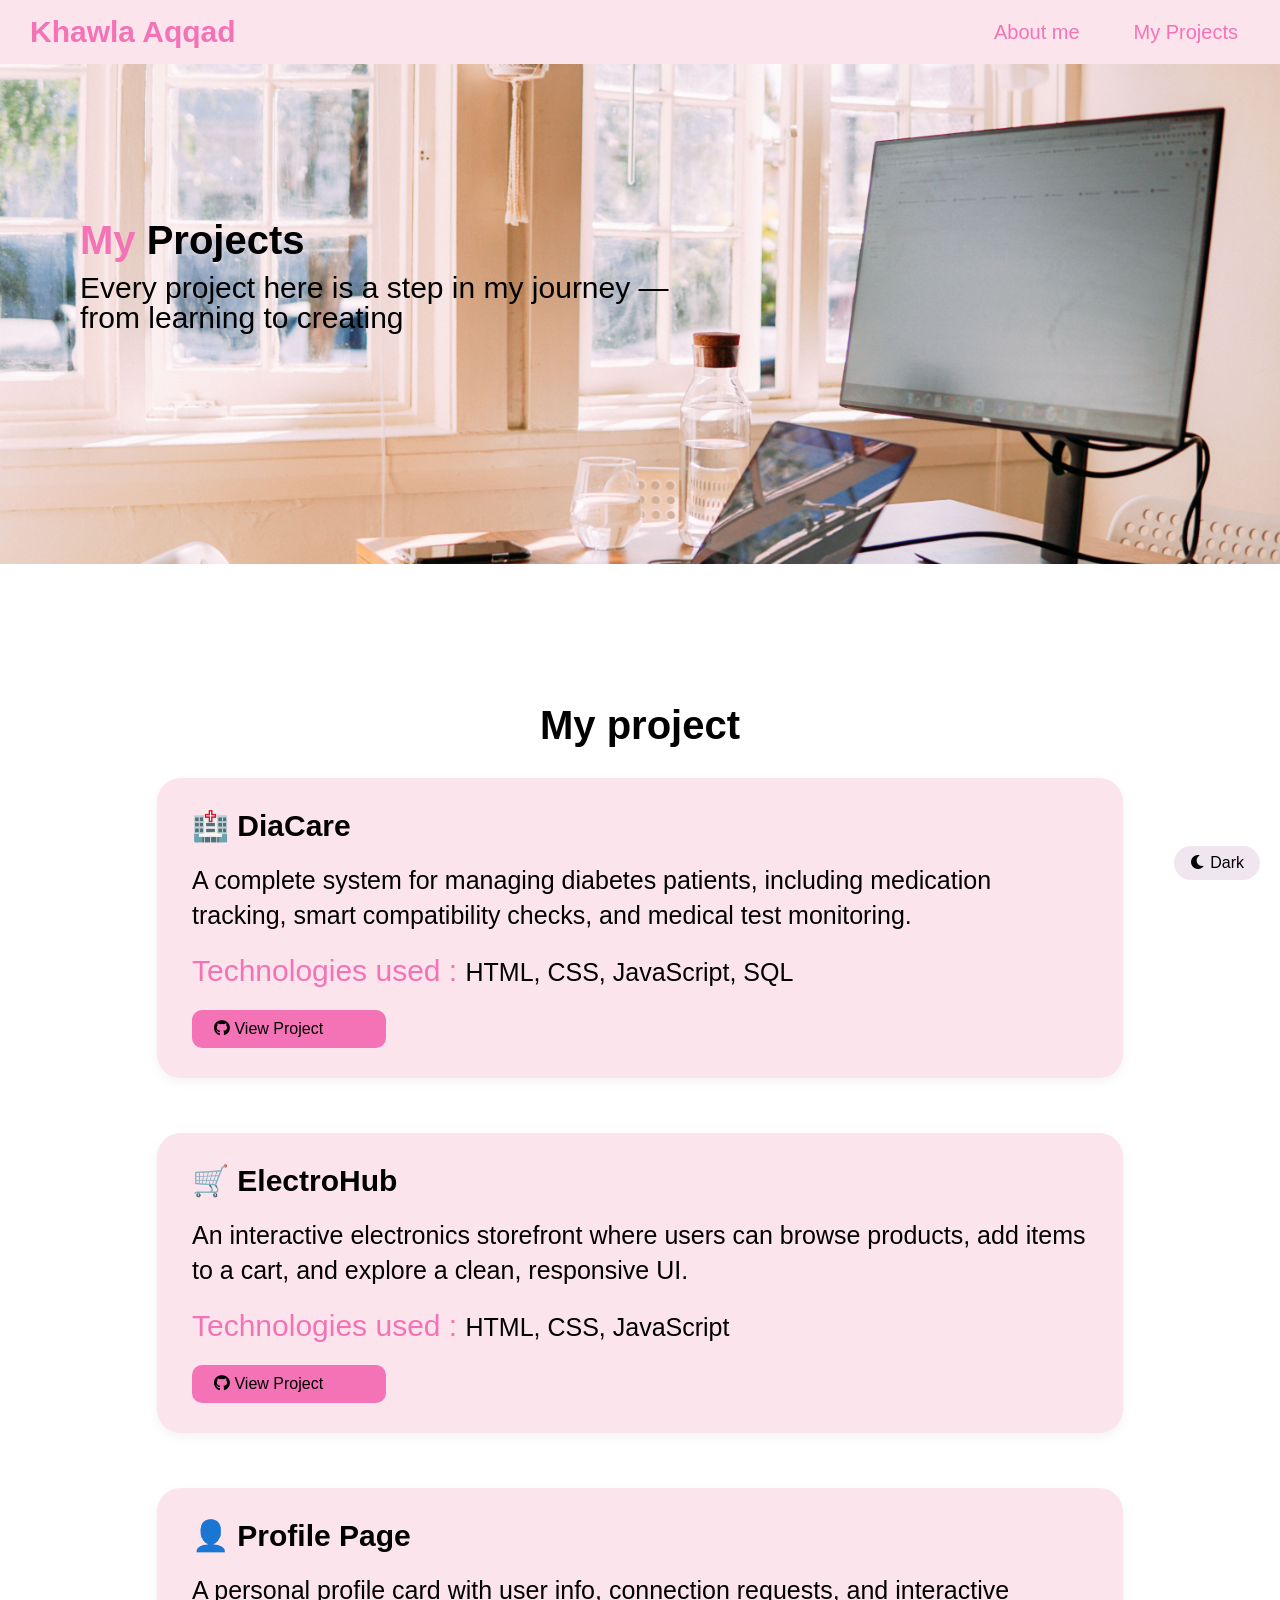
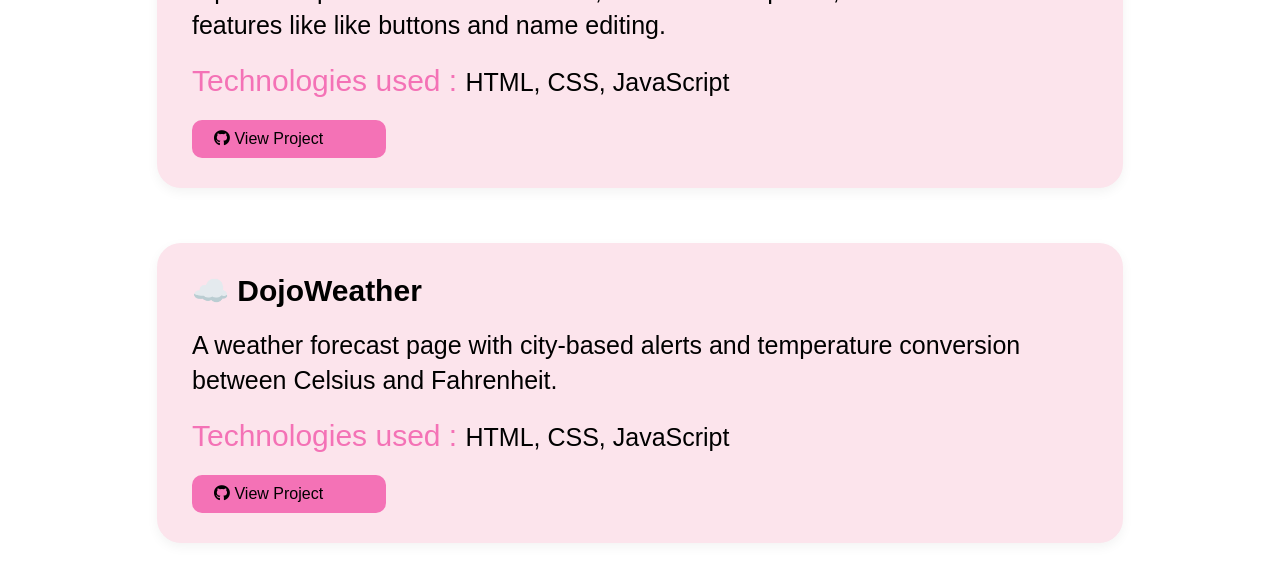
==== projects.html @ 2be5803a "portfolios" ====
<!DOCTYPE html>
<html lang="en">
<head>
    <meta charset="UTF-8">
    <meta name="viewport" content="width=device-width, initial-scale=1.0">
    <title>Khawla Aqqad | Portfolios</title>
    <link rel="stylesheet" href="style.css">
    <link rel="stylesheet" href="https://cdnjs.cloudflare.com/ajax/libs/font-awesome/6.0.0-beta3/css/all.min.css" />
</head>
<body>
    
<!-- Switch button -->
    <div class="theme-toggle">
        <button id="themeBtn" onclick="toggleTheme()">
            <i class="fas fa-moon"></i> Dark
        </button>
    </div>

<!-- Top bar -->
    <nav class="navbar">
        <div class="logo">
            <h3>Khawla Aqqad</h3>
        </div>
        <ul class="nav-links">
            <li><a href="index.html">About me</a></li>
            <li><a href="projects.html" class="active">My Projects</a></li>
        </ul>
    </nav>

    <div>
        <img id="profileImg" class="project-photo" src="./static/pexels-elletakesphotos-5155218.jpg" alt="project-photo">
        <div class="project-par" >
            <h1><span> My </span> Projects</h1>
            <p>Every project here is a step in my journey — from learning to creating</p>
        </div>
    </div>

    <div class="container">
        <h2>My project</h2>

        <!-- project 1  -->
        <div class="project-card">
            <h3>🏥 DiaCare</h3>
            <p>A complete system for managing diabetes patients, including medication tracking, smart compatibility checks, and medical test monitoring.</p>
            <p><span>Technologies used : </span> HTML, CSS, JavaScript, SQL</p>
            <a class="project-btn" href="https://github.com/khawlaaqqad-png/DiaCare" target="_blank"><i class="fab fa-github"></i> View Project</a>
        </div>

        <!--  project 2 -->
        <div class="project-card">
            <h3>🛒 ElectroHub</h3>
            <p>An interactive electronics storefront where users can browse products, add items to a cart, and explore a clean, responsive UI.</p>
            <p><span>Technologies used : </span> HTML, CSS, JavaScript</p>
            <a class="project-btn" href="https://github.com/khawlaaqqad-png/ElectroHub-" target="_blank"> <i class="fab fa-github"></i> View Project</a>
        </div>


        <!-- project 3 -->
        <div class="project-card">
            <h3>👤 Profile Page</h3>
            <p>A personal profile card with user info, connection requests, and interactive features like like buttons and name editing.</p>
            <p><span>Technologies used : </span> HTML, CSS, JavaScript</p>
            <a class="project-btn" href="https://github.com/khawlaaqqad-png/Profile-Page" target="_blank"><i class="fab fa-github"></i> View Project</a>
        </div>

        <!-- project 4 -->
        <div class="project-card">
            <h3>☁️ DojoWeather</h3>
            <p>A weather forecast page with city-based alerts and temperature conversion between Celsius and Fahrenheit.</p>
            <p><span>Technologies used : </span> HTML, CSS, JavaScript</p>
            <a class="project-btn" href="https://github.com/khawlaaqqad-png/DojoWeather" target="_blank"><i class="fab fa-github"></i> View Project</a>
        </div>

    </div>

    <script src="main.js"></script>
</body>
</html>
---- style.css ----
* {
    padding: 0;
    margin: 0;
    font-family: 'Segoe UI', Tahoma, Geneva, Verdana, sans-serif;
}

/* ===== DARK MODE ===== */
body.dark-mode {
    background-color: #121212;
    color: #e0e0e0;
}

body.dark-mode .navbar {
    background-color: #1e1e2f;
    border-bottom: 2px solid #f472b6;
}

body.dark-mode .navbar h3,
body.dark-mode .nav-links a {
    color: #f472b6;
}

body.dark-mode .nav-links a:hover {
    background-color: #f472b6;
    color: #121212;
}

body.dark-mode .about-text span,
body.dark-mode .project-par span {
    color: #f472b6;
}

body.dark-mode .about-text button {
    background-color: #f472b6;
    color: #121212;
}

body.dark-mode .about-text button:hover {
    background-color: #d6336c;
    color: white;
}

body.dark-mode .project-card {
    background-color: #1e1e2f;
    color: #e0e0e0;
    border: 1px solid #f472b6;
}

body.dark-mode .project-card span {
    color: #f472b6;
}

body.dark-mode .project-btn {
    background-color: #f472b6;
    color: #121212;
}

body.dark-mode .project-btn:hover {
    background-color: #d6336c;
    color: white;
}

body.dark-mode .social-btn {
    background-color: #1e1e2f;
    color: #f472b6;
    border: 1px solid #f472b6;
}

body.dark-mode .social-btn:hover {
    background-color: #f472b6;
    color: #121212;
}

body.dark-mode .skills h2,
body.dark-mode .skills h4 {
    border-color: #f472b6;
    color: #e0e0e0;
}

body.dark-mode .theme-toggle button {
    background-color: #1e1e2f;
    color: #f472b6;
    border: 1px solid #f472b6;
}

body.dark-mode .myphoto {
    border-color: #f472b6;
}



/* ===== Mode Switch Button ===== */
.theme-toggle {
    position: fixed;
    bottom: 20px;
    right: 20px;
}

.theme-toggle button {
    background-color: #f0e6ef;
    border: none;
    padding: 8px 16px;
    border-radius: 30px;
    font-size: 16px;
}


/* ===== navar ===== */
.navbar {
    display: flex;
    justify-content: space-between;
    align-items: center;
    background-color: #fce4ec;
    padding: 15px 30px;
}

.navbar h3 {
    font-size: 30px;
    color: #f472b6;
}

.nav-links {
    list-style: none;
    display: flex;
    gap: 30px;
}

.nav-links a {
    text-decoration: none;
    font-size: 20px;
    color: #f472b6;
    font-weight: 500;
    padding: 6px 12px;
    border-radius: 20px;
}


.nav-links a:hover {
    background-color: #f472b6;
    color: white;
}

/* ===== Personal photo ===== */

.myphoto {
    width: 250px;
    height: 250px;
    border-radius: 50%;
    border: 4px solid #f472b6;
    position: relative;
    bottom: 250px;
    left: 70%;
}
/* ===== about text ===== */

.about-text {
    width: 50%;
    padding-top: 5% ;
    padding-left: 7%;
}

.about-text span {
    color: #f472b6;
}
p {
    line-height: 30px;
    font-size: 20px;
}

h1 {
    margin-bottom: 10px;
    font-size: 40px;
}

.about-text button{
    background-color: #f472b6;
    color: black;
    padding: 12px 30px;
    border-radius: 10px;
    font-weight: 600;
    font-size: 20px;
    border: none;
    margin-top: 30px;
    width: 150px;
}
.about-text button:hover {
    background-color: #cc6299;
}
/* ===== skills ===== */

.skills {
    display: flex;
    flex-wrap: wrap;
    justify-content: center;
    gap: 50px;
    text-align: center;
}

.skills h2 {
    width: 100%;
    text-align: center;
    font-size: 50px;
    line-height: 50px;
    border: 2px solid #f472b6;
    padding: 20px;
    border-radius: 10px;
}

.skills h3 {
    font-size: 40px;
    line-height: 60px;
}

.skills h4 {
    border: 2px solid #f472b6;
    height: 50px;
    font-size: 30px;
    padding: 5px 20px;
    margin-top: 20px;
    border-radius: 10px;
}

/* ===== social ===== */

.social {
    display: flex;
    justify-content: center;
    padding: 4%;
    gap: 30px;
}
.social-btn {
    align-items: center;
    gap: 8px;
    background-color: #fce4ec;
    color: black;
    padding: 10px 22px;
    border-radius: 10px;
    text-decoration: none;
    font-weight: 500;
}


/* ===== project par ===== */

.project-photo{
    width: 100%;
    height: 500px;
    object-fit: cover;
}

.project-par {
    position: relative;
    bottom: 350px;
    left: 80px;
    width: 50%;
}

.project-par span {
    color: #f472b6;
}
.project-par p {
    font-size: 30px;
}

/* ===== project card ===== */
.project-card {
    background-color: #fce4ec;
    padding: 30px 35px;
    border-radius: 24px;
    margin-bottom: 25px;
    box-shadow: 0 4px 12px rgba(0, 0, 0, 0.05);
    width: 70%;
    display: flex;
    flex-direction: column;
    gap: 20px;
}

.project-card:hover {
    transform: translateY(-5px);
    box-shadow: 0 8px 20px rgba(214, 51, 108, 0.15);
}

.container h2 {
    text-align: center;
    font-size: 40px;
    margin-top: 20px;
}

.container {
    display: flex;
    justify-content: center;
    flex-direction: column;
    gap: 30px;
    align-items: center;
}

.project-btn {
    align-items: center;
    background-color: #f472b6;
    color: black;
    padding: 10px 22px;
    border-radius: 10px;
    text-decoration: none;
    font-weight: 500;
    width: 150px;
}

.project-btn:hover {
    background-color: #cc6299;
}

.project-card h3 {
    font-size: 30px;
}

.project-card p {
    font-size: 25px;
    line-height: 35px;
}

.project-card span {
    font-size: 30px;
    color: #f472b6 ;
}
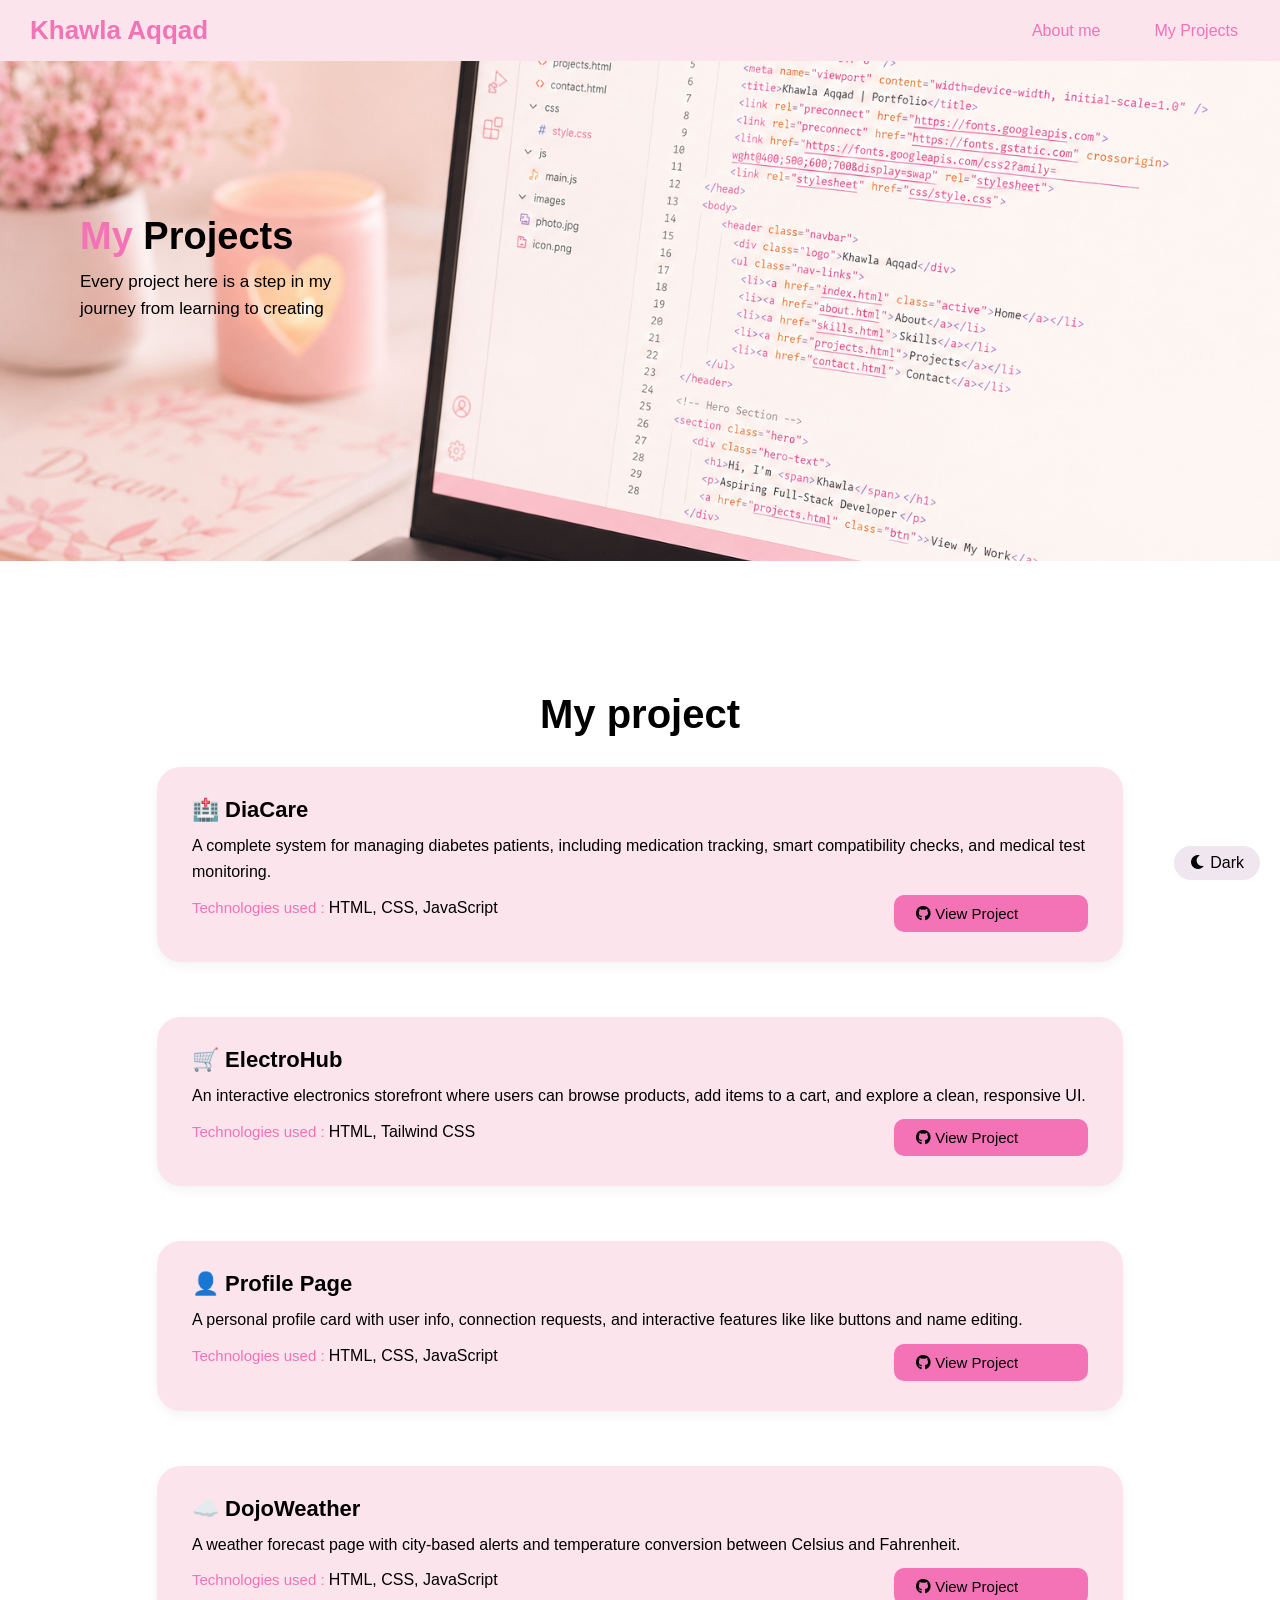
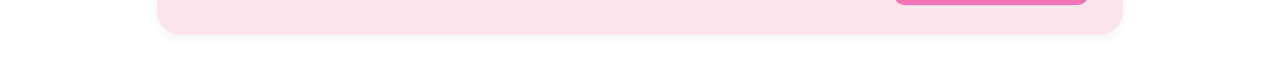
==== commit 940b436e: "updat" ====
--- a/projects.html
+++ b/projects.html
@@ -28,10 +28,11 @@
     </nav>
 
     <div>
-        <img id="profileImg" class="project-photo" src="./static/pexels-elletakesphotos-5155218.jpg" alt="project-photo">
+        <img id="profileImg" class="project-photo" src="./static/cover  (1).png" alt="project-photo">
         <div class="project-par" >
             <h1><span> My </span> Projects</h1>
-            <p>Every project here is a step in my journey — from learning to creating</p>
+            <p>Every project here is a step in my journey
+            from learning to creating</p>
         </div>
     </div>
 
@@ -42,7 +43,7 @@
         <div class="project-card">
             <h3>🏥 DiaCare</h3>
             <p>A complete system for managing diabetes patients, including medication tracking, smart compatibility checks, and medical test monitoring.</p>
-            <p><span>Technologies used : </span> HTML, CSS, JavaScript, SQL</p>
+            <p><span>Technologies used : </span> HTML, CSS, JavaScript</p>
             <a class="project-btn" href="https://github.com/khawlaaqqad-png/DiaCare" target="_blank"><i class="fab fa-github"></i> View Project</a>
         </div>
 
@@ -50,7 +51,7 @@
         <div class="project-card">
             <h3>🛒 ElectroHub</h3>
             <p>An interactive electronics storefront where users can browse products, add items to a cart, and explore a clean, responsive UI.</p>
-            <p><span>Technologies used : </span> HTML, CSS, JavaScript</p>
+            <p><span>Technologies used : </span> HTML, Tailwind CSS</p>
             <a class="project-btn" href="https://github.com/khawlaaqqad-png/ElectroHub-" target="_blank"> <i class="fab fa-github"></i> View Project</a>
         </div>
 
--- a/style.css
+++ b/style.css
@@ -71,12 +71,6 @@
     color: #121212;
 }
 
-body.dark-mode .skills h2,
-body.dark-mode .skills h4 {
-    border-color: #f472b6;
-    color: #e0e0e0;
-}
-
 body.dark-mode .theme-toggle button {
     background-color: #1e1e2f;
     color: #f472b6;
@@ -87,6 +81,35 @@
     border-color: #f472b6;
 }
 
+/* ===== Skills Dark Mode ===== */
+
+body.dark-mode .skills-title p,
+body.dark-mode .skill-card-title p,
+body.dark-mode .learning-box p {
+    color: #bdbdbd;
+}
+
+body.dark-mode .skill-card {
+    background-color: #1e1e2f;
+    border-color: #f472b6;
+}
+
+body.dark-mode .progress-bar {
+    background-color: #333344;
+}
+
+body.dark-mode .learning-box {
+    background-color: #1e1e2f;
+    border-color: #f472b6;
+}
+
+body.dark-mode .learning-icon {
+    background-color: #332333;
+}
+
+body.dark-mode .skill-name {
+    color: #e0e0e0;
+}
 
 
 /* ===== Mode Switch Button ===== */
@@ -115,7 +138,7 @@
 }
 
 .navbar h3 {
-    font-size: 30px;
+    font-size: 26px;
     color: #f472b6;
 }
 
@@ -127,7 +150,7 @@
 
 .nav-links a {
     text-decoration: none;
-    font-size: 20px;
+    font-size: 16px;
     color: #f472b6;
     font-weight: 500;
     padding: 6px 12px;
@@ -143,33 +166,34 @@
 /* ===== Personal photo ===== */
 
 .myphoto {
-    width: 250px;
-    height: 250px;
+    width: 450px;
+    height: 450px;
     border-radius: 50%;
     border: 4px solid #f472b6;
     position: relative;
-    bottom: 250px;
-    left: 70%;
+    bottom: 340px;
+    left: 60%;
+    margin-bottom: -300px;
 }
 /* ===== about text ===== */
 
 .about-text {
-    width: 50%;
-    padding-top: 5% ;
-    padding-left: 7%;
+    width: 40%;
+    padding-top: 9%;
+    padding-left: 10%;
 }
 
 .about-text span {
     color: #f472b6;
 }
-p {
-    line-height: 30px;
-    font-size: 20px;
+.about-text p {
+    line-height: 1.7;
+    font-size: 17px;
 }
 
 h1 {
     margin-bottom: 10px;
-    font-size: 40px;
+    font-size: 38px;
 }
 
 .about-text button{
@@ -178,48 +202,165 @@
     padding: 12px 30px;
     border-radius: 10px;
     font-weight: 600;
-    font-size: 20px;
+    font-size: 16px;
     border: none;
     margin-top: 30px;
-    width: 150px;
+    width: 250px;
 }
 .about-text button:hover {
     background-color: #cc6299;
 }
 /* ===== skills ===== */
-
-.skills {
-    display: flex;
-    flex-wrap: wrap;
+/* ===== Skills Section ===== */
+
+.skills-section {
+    padding: 70px 7%;
+}
+
+.skills-title {
+    text-align: center;
+    margin-bottom: 45px;
+}
+
+.skills-title h2 {
+    font-size: 38px;
+    margin-bottom: 10px;
+}
+
+.skills-title h2 span {
+    color: #f472b6;
+}
+
+.skills-title p {
+    font-size: 16px;
+    color: #555;
+}
+
+
+/* ===== Skills Cards ===== */
+
+.skills-container {
+    display: grid;
+    grid-template-columns: repeat(3, 1fr);
+    gap: 25px;
+    max-width: 1300px;
+    margin: auto;
+}
+
+.skill-card {
+    background-color: #fff;
+    border: 1px solid #f8b4d0;
+    border-radius: 25px;
+    padding: 30px;
+    box-shadow: 0 5px 20px rgba(244, 114, 182, 0.08);
+}
+
+
+/* ===== Card Title ===== */
+
+.skill-card-title {
+    display: flex;
+    align-items: center;
+    gap: 18px;
+    margin-bottom: 30px;
+}
+
+.skill-card-title h3 {
+    font-size: 21px;
+    margin-bottom: 5px;
+}
+
+.skill-card-title p {
+    font-size: 14px;
+    line-height: 22px;
+    color: #666;
+}
+
+.skill-icon {
+    min-width: 60px;
+    height: 60px;
+    border-radius: 50%;
+    background-color: #f472b6;
+    color: white;
+    display: flex;
     justify-content: center;
-    gap: 50px;
-    text-align: center;
-}
-
-.skills h2 {
+    align-items: center;
+    font-size: 25px;
+}
+
+
+/* ===== Individual Skill ===== */
+
+.skill-item {
+    margin-bottom: 22px;
+}
+
+.skill-name {
+    display: flex;
+    justify-content: space-between;
+    margin-bottom: 8px;
+    font-size: 15px;
+    font-weight: 600;
+}
+
+.skill-name span:last-child {
+    color: #f472b6;
+}
+
+
+/* ===== Progress Bar ===== */
+
+.progress-bar {
     width: 100%;
-    text-align: center;
-    font-size: 50px;
-    line-height: 50px;
-    border: 2px solid #f472b6;
-    padding: 20px;
-    border-radius: 10px;
-}
-
-.skills h3 {
-    font-size: 40px;
-    line-height: 60px;
-}
-
-.skills h4 {
-    border: 2px solid #f472b6;
-    height: 50px;
-    font-size: 30px;
-    padding: 5px 20px;
-    margin-top: 20px;
-    border-radius: 10px;
-}
-
+    height: 12px;
+    background-color: #eeeeee;
+    border-radius: 20px;
+    overflow: hidden;
+}
+
+.progress {
+    height: 100%;
+    background-color: #f472b6;
+    border-radius: 20px;
+}
+
+
+/* ===== Always Learning ===== */
+
+.learning-box {
+    max-width: 1300px;
+    margin: 35px auto 0;
+    padding: 30px 40px;
+    border: 1px solid #f8b4d0;
+    border-radius: 25px;
+    background-color: #fff9fb;
+    display: flex;
+    align-items: center;
+    gap: 25px;
+}
+
+.learning-icon {
+    min-width: 60px;
+    height: 60px;
+    border-radius: 50%;
+    background-color: #ffe1ed;
+    color: #f472b6;
+    display: flex;
+    justify-content: center;
+    align-items: center;
+    font-size: 25px;
+}
+
+.learning-box h3 {
+    font-size: 21px;
+    margin-bottom: 8px;
+}
+
+.learning-box p {
+    font-size: 15px;
+    line-height: 25px;
+    color: #555;
+}
 /* ===== social ===== */
 
 .social {
@@ -237,6 +378,7 @@
     border-radius: 10px;
     text-decoration: none;
     font-weight: 500;
+    font-size: 15px;
 }
 
 
@@ -259,7 +401,9 @@
     color: #f472b6;
 }
 .project-par p {
-    font-size: 30px;
+    font-size: 17px;
+    line-height: 1.6;
+    width: 45%;
 }
 
 /* ===== project card ===== */
@@ -272,7 +416,7 @@
     width: 70%;
     display: flex;
     flex-direction: column;
-    gap: 20px;
+    gap: 10px;
 }
 
 .project-card:hover {
@@ -295,6 +439,7 @@
 }
 
 .project-btn {
+    align-self: flex-end;
     align-items: center;
     background-color: #f472b6;
     color: black;
@@ -303,22 +448,214 @@
     text-decoration: none;
     font-weight: 500;
     width: 150px;
-}
+    margin-top: -35px;
+    font-size: 15px;
+}
+
 
 .project-btn:hover {
     background-color: #cc6299;
 }
 
 .project-card h3 {
-    font-size: 30px;
+    font-size: 22px;
 }
 
 .project-card p {
-    font-size: 25px;
-    line-height: 35px;
+    font-size: 16px;
+    line-height: 1.6;
 }
 
 .project-card span {
-    font-size: 30px;
+    font-size: 15px;
     color: #f472b6 ;
+}
+/* ============================= */
+/* ===== RESPONSIVE DESIGN ===== */
+/* ============================= */
+
+@media (max-width: 768px) {
+
+    /* ===== Navbar ===== */
+    .navbar {
+        padding: 12px 20px;
+        flex-direction: column;
+        gap: 15px;
+    }
+
+    .navbar h3 {
+        font-size: 24px;
+    }
+
+    .nav-links {
+        gap: 10px;
+        flex-wrap: wrap;
+        justify-content: center;
+    }
+
+    .nav-links a {
+        font-size: 14px;
+        padding: 5px 8px;
+    }
+
+
+    /* ===== About Me ===== */
+    .about-text {
+        width: 80%;
+        padding: 50px 10%;
+        text-align: center;
+    }
+
+    .about-text h1 {
+        font-size: 32px;
+    }
+
+    .about-text p {
+        font-size: 16px;
+        line-height: 1.6;
+    }
+
+    .about-text button {
+        width: 200px;
+        font-size: 15px;
+    }
+
+    /* ===== Personal Photo ===== */
+    .myphoto {
+        display: block;
+        width: 220px;
+        height: 220px;
+        position: static;
+        margin: 0 auto 40px;
+    }
+
+
+    /* ===== Skills ===== */
+    .skills-section {
+        padding: 50px 5%;
+    }
+
+    .skills-title {
+        margin-bottom: 30px;
+    }
+
+    .skills-title h2 {
+        font-size: 32px;
+    }
+
+    .skills-title p {
+        font-size: 15px;
+    }
+
+    .skills-container {
+        grid-template-columns: 1fr;
+        gap: 20px;
+    }
+
+    .skill-card {
+        padding: 25px;
+    }
+
+
+    /* ===== Always Learning ===== */
+    .learning-box {
+        padding: 25px;
+        gap: 15px;
+    }
+
+    .learning-icon {
+        min-width: 50px;
+        height: 50px;
+        font-size: 20px;
+    }
+
+    .learning-box h3 {
+        font-size: 19px;
+    }
+
+    .learning-box p {
+        font-size: 14px;
+        line-height: 1.6;
+    }
+
+
+    /* ===== Projects Header ===== */
+    .project-photo {
+        height: 300px;
+    }
+
+    .project-par {
+        position: static;
+        width: 80%;
+        margin: 25px auto;
+        text-align: center;
+    }
+
+    .project-par p {
+        font-size: 16px;
+    }
+
+
+    /* ===== Projects Cards ===== */
+    .container {
+        width: 90%;
+        margin: auto;
+        gap: 20px;
+    }
+
+    .container h2 {
+        font-size: 32px;
+        margin-top: 10px;
+    }
+
+    .project-card {
+        width: 100%;
+        box-sizing: border-box;
+        padding: 25px;
+    }
+
+    .project-card h3 {
+        font-size: 20px;
+    }
+
+    .project-card p {
+        font-size: 15px;
+        line-height: 1.6;
+    }
+
+    .project-card span {
+        font-size: 14px;
+    }
+
+    .project-btn {
+        width: 130px;
+        font-size: 14px;
+        padding: 9px 15px;
+        margin-top: -25px;
+    }
+
+
+    /* ===== Social / Contact ===== */
+    .social {
+        padding: 30px 5%;
+        gap: 15px;
+        flex-wrap: wrap;
+    }
+
+    .social-btn {
+        font-size: 14px;
+        padding: 9px 16px;
+    }
+
+
+    /* ===== Theme Button ===== */
+    .theme-toggle {
+        bottom: 15px;
+        right: 15px;
+    }
+
+    .theme-toggle button {
+        font-size: 14px;
+        padding: 7px 13px;
+    }
 }
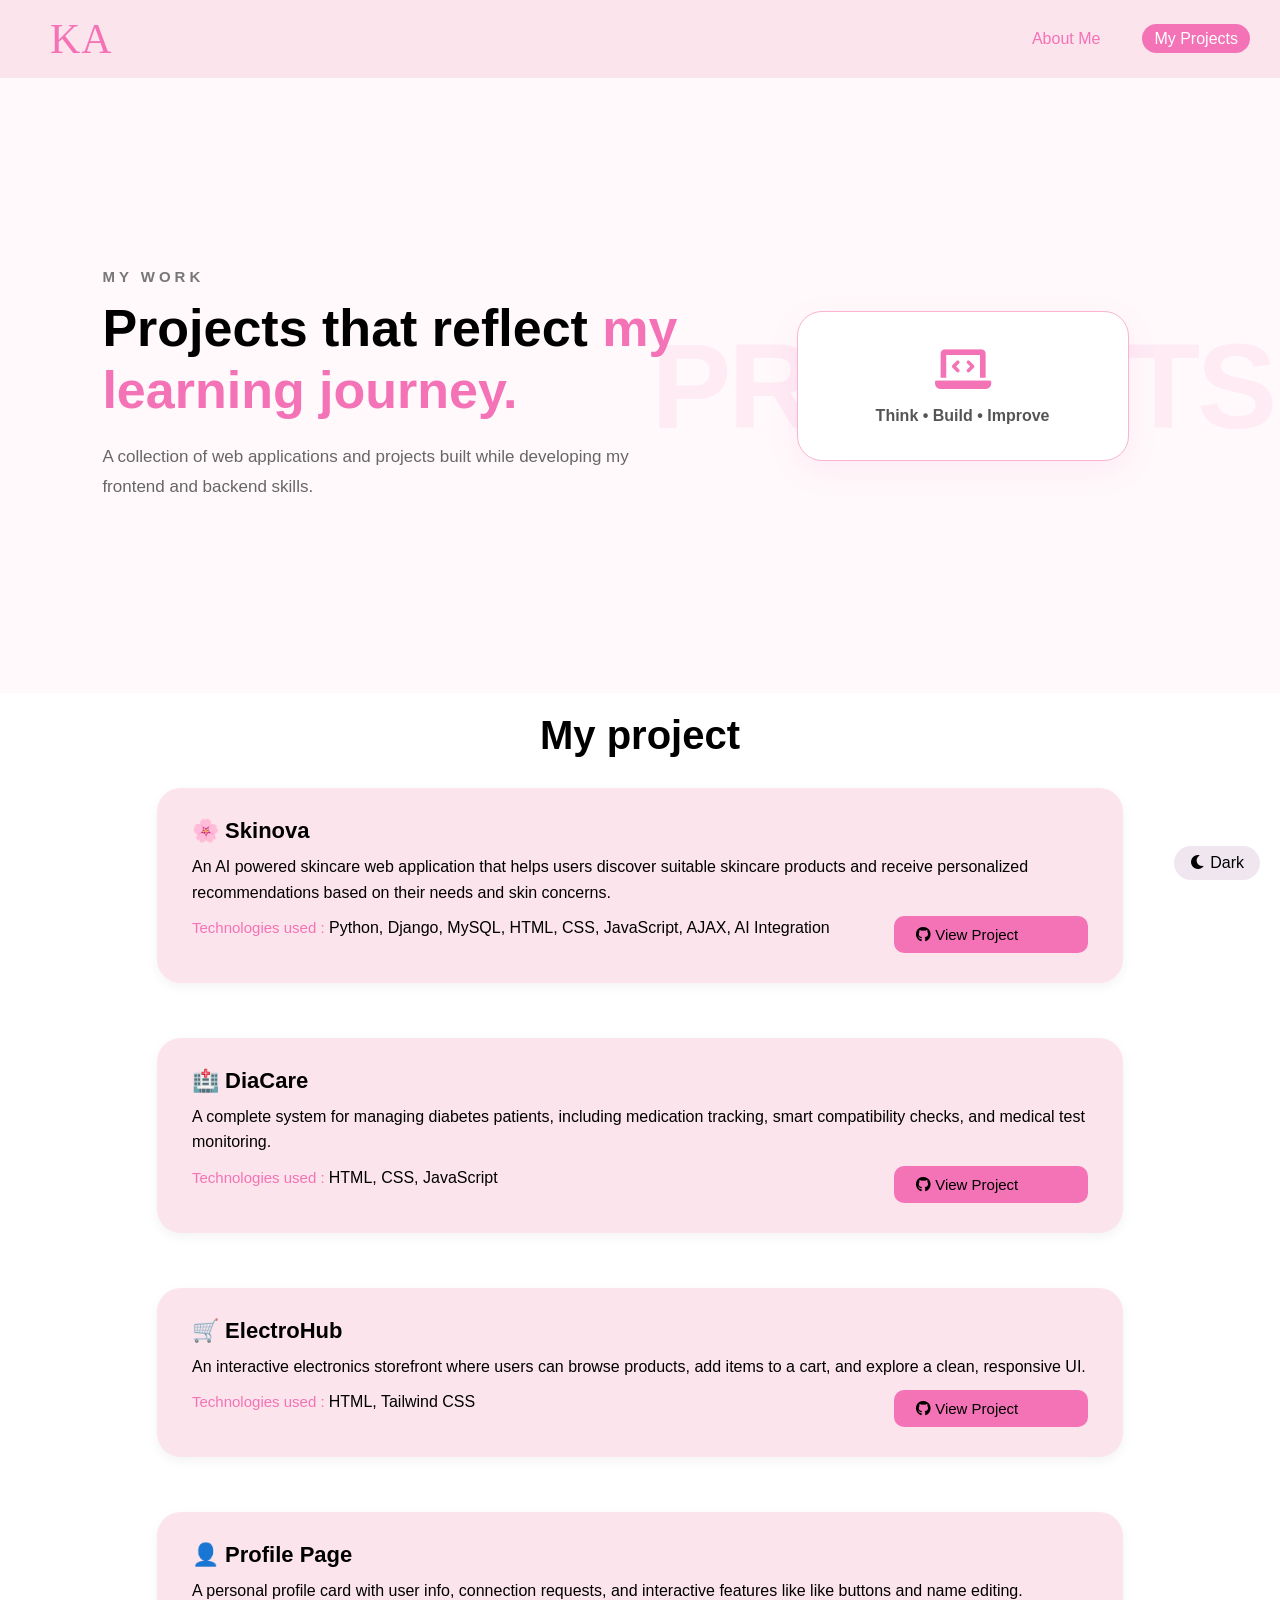
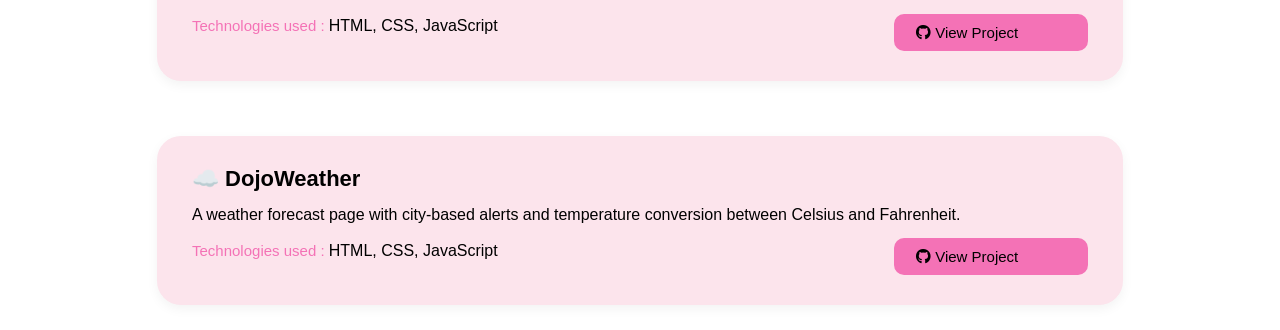
==== commit 99ef1f23: "Update portfolio design and add Skinova project" ====
--- a/projects.html
+++ b/projects.html
@@ -17,28 +17,48 @@
     </div>
 
 <!-- Top bar -->
-    <nav class="navbar">
-        <div class="logo">
-            <h3>Khawla Aqqad</h3>
-        </div>
-        <ul class="nav-links">
-            <li><a href="index.html">About me</a></li>
-            <li><a href="projects.html" class="active">My Projects</a></li>
-        </ul>
-    </nav>
+<nav class="navbar">
+    <div class="logo">
+        <a href="index.html">KA</a>
+    </div>
+    <ul class="nav-links">
+        <li><a href="index.html">About Me</a></li>
+        <li><a href="projects.html" class="active">My Projects</a></li>
+    </ul>
+</nav>
 
-    <div>
-        <img id="profileImg" class="project-photo" src="./static/cover  (1).png" alt="project-photo">
-        <div class="project-par" >
-            <h1><span> My </span> Projects</h1>
-            <p>Every project here is a step in my journey
-            from learning to creating</p>
+<!-- Projects Hero -->
+<section class="projects-hero">
+    <div class="projects-hero-text">
+        <p class="projects-label">MY WORK</p>
+        <h1>Projects that reflect <span>my learning journey.</span></h1>
+        <p class="projects-description">
+            A collection of web applications and projects built while developing
+            my frontend and backend skills.
+        </p>
+    </div>
+
+    <div class="projects-hero-design">
+        <h2>PROJECTS</h2>
+        <div class="projects-mini-card">
+            <i class="fas fa-laptop-code"></i>
+            <p>Think • Build • Improve</p>
         </div>
     </div>
+</section>
 
     <div class="container">
         <h2>My project</h2>
+        <!-- project 1 - Skinova -->
+        <div class="project-card featured-project">
+                <h3>🌸 Skinova</h3>
+            <p> An AI powered skincare web application that helps users discover suitable skincare products and receive personalized recommendations based on their needs and skin concerns. </p>
+            <p> <span class="tech-title">Technologies used :</span> Python, Django, MySQL, HTML, CSS, JavaScript, AJAX, AI Integration </p>
+            <a class="project-btn" href="https://github.com/khawlaaqqad-png/skinova-skincare-routine" target="_blank">
+                <i class="fab fa-github"></i> View Project
+            </a>
 
+        </div>
         <!-- project 1  -->
         <div class="project-card">
             <h3>🏥 DiaCare</h3>
@@ -52,7 +72,7 @@
             <h3>🛒 ElectroHub</h3>
             <p>An interactive electronics storefront where users can browse products, add items to a cart, and explore a clean, responsive UI.</p>
             <p><span>Technologies used : </span> HTML, Tailwind CSS</p>
-            <a class="project-btn" href="https://github.com/khawlaaqqad-png/ElectroHub-" target="_blank"> <i class="fab fa-github"></i> View Project</a>
+            <a class="project-btn" href="https://github.com/khawlaaqqad-png/ElectroHub-Tailwind-css" target="_blank"> <i class="fab fa-github"></i> View Project</a>
         </div>
 
 
--- a/style.css
+++ b/style.css
@@ -4,41 +4,155 @@
     font-family: 'Segoe UI', Tahoma, Geneva, Verdana, sans-serif;
 }
 
+/* ============================= */
 /* ===== DARK MODE ===== */
+/* ============================= */
+
 body.dark-mode {
     background-color: #121212;
     color: #e0e0e0;
 }
 
+
+/* ===== Navbar ===== */
+
 body.dark-mode .navbar {
     background-color: #1e1e2f;
-    border-bottom: 2px solid #f472b6;
-}
-
-body.dark-mode .navbar h3,
+    border-bottom: 1px solid #f472b6;
+}
+
+body.dark-mode .logo a {
+    color: #f472b6;
+}
+
 body.dark-mode .nav-links a {
     color: #f472b6;
 }
 
-body.dark-mode .nav-links a:hover {
+body.dark-mode .nav-links a:hover,
+body.dark-mode .nav-links a.active {
     background-color: #f472b6;
     color: #121212;
 }
 
-body.dark-mode .about-text span,
-body.dark-mode .project-par span {
-    color: #f472b6;
-}
-
-body.dark-mode .about-text button {
+
+/* ===== Hero ===== */
+
+body.dark-mode .hero-label {
+    color: #bdbdbd;
+}
+
+body.dark-mode .hero-big-name {
+    color: #f472b6;
+}
+
+body.dark-mode .hero-role {
+    color: #ffffff;
+}
+
+body.dark-mode .hero-content h2 {
+    color: #e0e0e0;
+}
+
+body.dark-mode .hero-description {
+    color: #bdbdbd;
+}
+
+body.dark-mode .hero-bg-text {
+    color: rgba(244, 114, 182, 0.12);
+}
+
+body.dark-mode .photo-card {
+    background-color: #1e1e2f;
+}
+
+body.dark-mode .hero-btn.secondary {
+    color: #f472b6;
+}
+
+body.dark-mode .hero-btn.secondary:hover {
+    background-color: #332333;
+}
+
+
+/* ===== Skills ===== */
+
+body.dark-mode .skills-title p {
+    color: #bdbdbd;
+}
+
+body.dark-mode .skills-card {
+    background-color: #1e1e2f;
+    border-color: #f472b6;
+}
+
+body.dark-mode .skills-card-header p {
+    color: #bdbdbd;
+}
+
+body.dark-mode .skills-tags span {
+    background-color: #332333;
+    color: #e0e0e0;
+    border-color: #f472b6;
+}
+
+body.dark-mode .learning-box {
+    background-color: #1e1e2f;
+    border-color: #f472b6;
+}
+
+body.dark-mode .learning-box p {
+    color: #bdbdbd;
+}
+
+body.dark-mode .learning-icon {
+    background-color: #332333;
+}
+
+
+/* ===== Social ===== */
+
+body.dark-mode .social-btn {
+    background-color: #1e1e2f;
+    color: #f472b6;
+    border: 1px solid #f472b6;
+}
+
+body.dark-mode .social-btn:hover {
     background-color: #f472b6;
     color: #121212;
 }
 
-body.dark-mode .about-text button:hover {
-    background-color: #d6336c;
-    color: white;
-}
+
+/* ===== Projects Hero ===== */
+
+body.dark-mode .projects-hero {
+    background-color: #181818;
+}
+
+body.dark-mode .projects-label {
+    color: #bdbdbd;
+}
+
+body.dark-mode .projects-description {
+    color: #bdbdbd;
+}
+
+body.dark-mode .projects-mini-card {
+    background-color: #1e1e2f;
+    border-color: #f472b6;
+}
+
+body.dark-mode .projects-mini-card p {
+    color: #e0e0e0;
+}
+
+body.dark-mode .projects-hero-design h2 {
+    color: rgba(244, 114, 182, 0.12);
+}
+
+
+/* ===== Project Cards ===== */
 
 body.dark-mode .project-card {
     background-color: #1e1e2f;
@@ -60,57 +174,14 @@
     color: white;
 }
 
-body.dark-mode .social-btn {
-    background-color: #1e1e2f;
-    color: #f472b6;
-    border: 1px solid #f472b6;
-}
-
-body.dark-mode .social-btn:hover {
-    background-color: #f472b6;
-    color: #121212;
-}
+
+/* ===== Theme Button ===== */
 
 body.dark-mode .theme-toggle button {
     background-color: #1e1e2f;
     color: #f472b6;
     border: 1px solid #f472b6;
 }
-
-body.dark-mode .myphoto {
-    border-color: #f472b6;
-}
-
-/* ===== Skills Dark Mode ===== */
-
-body.dark-mode .skills-title p,
-body.dark-mode .skill-card-title p,
-body.dark-mode .learning-box p {
-    color: #bdbdbd;
-}
-
-body.dark-mode .skill-card {
-    background-color: #1e1e2f;
-    border-color: #f472b6;
-}
-
-body.dark-mode .progress-bar {
-    background-color: #333344;
-}
-
-body.dark-mode .learning-box {
-    background-color: #1e1e2f;
-    border-color: #f472b6;
-}
-
-body.dark-mode .learning-icon {
-    background-color: #332333;
-}
-
-body.dark-mode .skill-name {
-    color: #e0e0e0;
-}
-
 
 /* ===== Mode Switch Button ===== */
 .theme-toggle {
@@ -137,9 +208,14 @@
     padding: 15px 30px;
 }
 
-.navbar h3 {
-    font-size: 26px;
-    color: #f472b6;
+.logo a {
+    text-decoration: none;
+    color: #f472b6;
+    font-family: 'Allura', cursive;
+    font-size: 42px;
+    font-weight: 400;
+    letter-spacing: 1px;
+    margin-left: 20px;
 }
 
 .nav-links {
@@ -163,59 +239,187 @@
     color: white;
 }
 
-/* ===== Personal photo ===== */
-
-.myphoto {
-    width: 450px;
-    height: 450px;
-    border-radius: 50%;
-    border: 4px solid #f472b6;
-    position: relative;
-    bottom: 340px;
-    left: 60%;
-    margin-bottom: -300px;
-}
-/* ===== about text ===== */
-
-.about-text {
-    width: 40%;
-    padding-top: 9%;
-    padding-left: 10%;
-}
-
-.about-text span {
-    color: #f472b6;
-}
-.about-text p {
-    line-height: 1.7;
+.nav-links a.active {
+    background-color: #f472b6;
+    color: white;
+}
+
+/* ===== HERO SECTION ===== */
+
+.hero-section {
+    min-height: 85vh;
+    display: flex;
+    justify-content: space-between;
+    align-items: center;
+    padding: 45px 8%;
+    gap: 20px;
+    overflow: hidden;
+}
+
+
+/* ===== LEFT SIDE ===== */
+
+.hero-content {
+    width: 48%;
+}
+
+
+/* ===== Small Text ===== */
+
+.hero-label {
+    font-size: 16px;
+    font-weight: 700;
+    letter-spacing: 4px;
+    color: #777;
+    margin-bottom: 8px;
+}
+
+
+/* ===== Big Name ===== */
+
+.hero-big-name {
+    font-size: 76px;
+    font-weight: 800;
+    line-height: 1;
+    color: #f472b6;
+    margin-bottom: 12px;
+}
+
+
+/* ===== Role ===== */
+
+.hero-role {
+    font-size: 20px;
+    font-weight: 700;
+    letter-spacing: 3px;
+    color: black;
+    margin-bottom: 28px;
+}
+
+
+/* ===== Main Hero Text ===== */
+
+.hero-content h2 {
+    font-size: 30px;
+    line-height: 1.4;
+    margin-bottom: 20px;
+    max-width: 620px;
+}
+
+
+/* ===== Description ===== */
+
+.hero-description {
     font-size: 17px;
-}
-
-h1 {
-    margin-bottom: 10px;
-    font-size: 38px;
-}
-
-.about-text button{
+    line-height: 1.8;
+    color: #666;
+    max-width: 620px;
+}
+
+
+/* ===== Buttons ===== */
+
+.hero-buttons {
+    display: flex;
+    gap: 16px;
+    margin-top: 30px;
+}
+
+
+.hero-btn {
+    text-decoration: none;
+    padding: 13px 28px;
+    border-radius: 10px;
+    font-size: 16px;
+    font-weight: 600;
+}
+
+
+.hero-btn.primary {
     background-color: #f472b6;
     color: black;
-    padding: 12px 30px;
-    border-radius: 10px;
-    font-weight: 600;
-    font-size: 16px;
-    border: none;
-    margin-top: 30px;
-    width: 250px;
-}
-.about-text button:hover {
+}
+
+
+.hero-btn.primary:hover {
     background-color: #cc6299;
+}
+
+
+.hero-btn.secondary {
+    border: 2px solid #f472b6;
+    color: #f472b6;
+    background-color: transparent;
+}
+
+
+.hero-btn.secondary:hover {
+    background-color: #fce4ec;
+}
+
+
+/* ===== RIGHT SIDE ===== */
+
+.hero-image-area {
+    width: 46%;
+    min-height: 610px;
+    position: relative;
+    display: flex;
+    justify-content: center;
+    align-items: center;
+    transform: translateX(-35px);
+}
+
+
+/* ===== PORTFOLIO BACKGROUND ===== */
+
+.hero-bg-text {
+    position: absolute;
+    top: 150px;
+    left: 50%;
+    transform: translateX(-50%);
+    font-size: 120px;
+    font-weight: 900;
+    letter-spacing: -4px;
+    color: rgba(244, 114, 182, 0.10);
+    white-space: nowrap;
+    z-index: 0;
+}
+
+
+/* ===== PHOTO CARD ===== */
+
+.photo-card {
+    width: 430px;
+    position: relative;
+    z-index: 2;
+    background-color: white;
+    padding: 16px;
+    border-radius: 30px;
+    margin-top: -10px;
+    box-shadow: 0 15px 35px rgba(0, 0, 0, 0.08);
+}
+
+
+/* ===== PHOTO ===== */
+
+.hero-photo {
+    width: 100%;
+    height: 560px;
+    object-fit: cover;
+    border-radius: 24px;
+    display: block;
 }
 /* ===== skills ===== */
 /* ===== Skills Section ===== */
+/* ===== Skills Section ===== */
 
 .skills-section {
     padding: 70px 7%;
 }
+
+
+/* ===== Skills Title ===== */
 
 .skills-title {
     text-align: center;
@@ -237,102 +441,91 @@
 }
 
 
-/* ===== Skills Cards ===== */
-
-.skills-container {
+/* ===== Skills Grid ===== */
+.skills-grid {
     display: grid;
-    grid-template-columns: repeat(3, 1fr);
+    grid-template-columns: repeat(2, 1fr);
     gap: 25px;
-    max-width: 1300px;
+    max-width: 1200px;
     margin: auto;
 }
 
-.skill-card {
-    background-color: #fff;
+
+/* ===== Skills Card ===== */
+.skills-card {
+    background-color: white;
     border: 1px solid #f8b4d0;
-    border-radius: 25px;
+    border-radius: 24px;
     padding: 30px;
     box-shadow: 0 5px 20px rgba(244, 114, 182, 0.08);
-}
-
-
-/* ===== Card Title ===== */
-
-.skill-card-title {
+    transition: 0.3s;
+}
+
+.skills-card:hover {
+    transform: translateY(-5px);
+    box-shadow: 0 10px 25px rgba(244, 114, 182, 0.15);
+}
+
+
+/* ===== Card Header ===== */
+.skills-card-header {
     display: flex;
     align-items: center;
     gap: 18px;
-    margin-bottom: 30px;
-}
-
-.skill-card-title h3 {
+    margin-bottom: 25px;
+}
+
+.skills-card-header h3 {
     font-size: 21px;
     margin-bottom: 5px;
 }
 
-.skill-card-title p {
+.skills-card-header p {
     font-size: 14px;
-    line-height: 22px;
+    line-height: 1.5;
     color: #666;
 }
 
-.skill-icon {
-    min-width: 60px;
-    height: 60px;
+
+/* ===== Icon ===== */
+.skills-icon {
+    min-width: 58px;
+    height: 58px;
     border-radius: 50%;
     background-color: #f472b6;
     color: white;
     display: flex;
     justify-content: center;
     align-items: center;
-    font-size: 25px;
-}
-
-
-/* ===== Individual Skill ===== */
-
-.skill-item {
-    margin-bottom: 22px;
-}
-
-.skill-name {
-    display: flex;
-    justify-content: space-between;
-    margin-bottom: 8px;
-    font-size: 15px;
-    font-weight: 600;
-}
-
-.skill-name span:last-child {
-    color: #f472b6;
-}
-
-
-/* ===== Progress Bar ===== */
-
-.progress-bar {
-    width: 100%;
-    height: 12px;
-    background-color: #eeeeee;
+    font-size: 23px;
+}
+
+
+/* ===== Skill Tags ===== */
+.skills-tags {
+    display: flex;
+    flex-wrap: wrap;
+    gap: 10px;
+}
+
+.skills-tags span {
+    background-color: #fce4ec;
+    color: #555;
+    border: 1px solid #f8b4d0;
+    padding: 8px 14px;
     border-radius: 20px;
-    overflow: hidden;
-}
-
-.progress {
-    height: 100%;
-    background-color: #f472b6;
-    border-radius: 20px;
+    font-size: 14px;
+    font-weight: 500;
 }
 
 
 /* ===== Always Learning ===== */
-
 .learning-box {
-    max-width: 1300px;
+    max-width: 1200px;
     margin: 35px auto 0;
     padding: 30px 40px;
     border: 1px solid #f8b4d0;
-    border-radius: 25px;
+    border-radius: 24px;
     background-color: #fff9fb;
     display: flex;
     align-items: center;
@@ -358,9 +551,10 @@
 
 .learning-box p {
     font-size: 15px;
-    line-height: 25px;
+    line-height: 1.7;
     color: #555;
 }
+
 /* ===== social ===== */
 
 .social {
@@ -383,18 +577,113 @@
 
 
 /* ===== project par ===== */
-
-.project-photo{
-    width: 100%;
-    height: 500px;
-    object-fit: cover;
-}
-
-.project-par {
+/* ===== Projects Hero ===== */
+
+.projects-hero {
+    min-height: 55vh;
+
+    display: flex;
+    justify-content: space-between;
+    align-items: center;
+
+    padding: 60px 8%;
+
+    background-color: #fff9fb;
+
+    overflow: hidden;
+}
+
+
+/* ===== Left Side ===== */
+
+.projects-hero-text {
+    width: 55%;
+}
+
+.projects-label {
+    font-size: 15px;
+
+    font-weight: 700;
+
+    letter-spacing: 4px;
+
+    color: #777;
+
+    margin-bottom: 12px;
+}
+
+.projects-hero-text h1 {
+    font-size: 52px;
+
+    line-height: 1.2;
+
+    margin-bottom: 20px;
+}
+
+.projects-hero-text h1 span {
+    color: #f472b6;
+}
+
+.projects-description {
+    font-size: 17px;
+
+    line-height: 1.8;
+
+    color: #666;
+
+    max-width: 650px;
+}
+
+
+/* ===== Right Side ===== */
+
+.projects-hero-design {
+    width: 40%;
+
+    min-height: 350px;
+
     position: relative;
-    bottom: 350px;
-    left: 80px;
-    width: 50%;
+
+    display: flex;
+    justify-content: center;
+    align-items: center;
+}
+
+
+/* ===== Background Word ===== */
+.projects-hero-design h2 {
+    position: absolute;
+    font-size: 120px;
+    font-weight: 900;
+    color: rgba(244, 114, 182, 0.10);
+    letter-spacing: -3px;
+    z-index: 0;
+}
+
+
+/* ===== Small Card ===== */
+.projects-mini-card {
+    position: relative;
+    z-index: 2;
+    width: 260px;
+    background-color: white;
+    border: 1px solid #f8b4d0;
+    border-radius: 25px;
+    padding: 35px;
+    text-align: center;
+    box-shadow: 0 10px 30px rgba(244, 114, 182, 0.10);
+}
+
+.projects-mini-card i {
+    font-size: 45px;
+    color: #f472b6;
+    margin-bottom: 15px;
+}
+
+.projects-mini-card p {
+    font-size: 16px;
+    font-weight: 600;
+    color: #555;
 }
 
 .project-par span {
@@ -452,7 +741,6 @@
     font-size: 15px;
 }
 
-
 .project-btn:hover {
     background-color: #cc6299;
 }
@@ -476,61 +764,124 @@
 
 @media (max-width: 768px) {
 
+
     /* ===== Navbar ===== */
+
     .navbar {
         padding: 12px 20px;
-        flex-direction: column;
+
+        flex-direction: row;
+
         gap: 15px;
     }
 
-    .navbar h3 {
-        font-size: 24px;
+    .logo a {
+        font-size: 36px;
+
+        margin-left: 0;
     }
 
     .nav-links {
-        gap: 10px;
+        gap: 5px;
+
         flex-wrap: wrap;
-        justify-content: center;
+
+        justify-content: flex-end;
     }
 
     .nav-links a {
         font-size: 14px;
+
         padding: 5px 8px;
     }
 
 
-    /* ===== About Me ===== */
-    .about-text {
-        width: 80%;
-        padding: 50px 10%;
+    /* ===== Hero ===== */
+
+    .hero-section {
+        min-height: auto;
+
+        flex-direction: column;
+
+        padding: 50px 6%;
+
+        gap: 25px;
+    }
+
+    .hero-content {
+        width: 100%;
+
         text-align: center;
     }
 
-    .about-text h1 {
-        font-size: 32px;
-    }
-
-    .about-text p {
+    .hero-label {
+        font-size: 13px;
+    }
+
+    .hero-big-name {
+        font-size: 50px;
+    }
+
+    .hero-role {
         font-size: 16px;
-        line-height: 1.6;
-    }
-
-    .about-text button {
-        width: 200px;
+
+        letter-spacing: 2px;
+
+        margin-bottom: 22px;
+    }
+
+    .hero-content h2 {
+        font-size: 24px;
+
+        margin-left: auto;
+        margin-right: auto;
+    }
+
+    .hero-description {
         font-size: 15px;
-    }
-
-    /* ===== Personal Photo ===== */
-    .myphoto {
-        display: block;
-        width: 220px;
-        height: 220px;
-        position: static;
-        margin: 0 auto 40px;
+
+        margin-left: auto;
+        margin-right: auto;
+    }
+
+    .hero-buttons {
+        justify-content: center;
+
+        flex-wrap: wrap;
+    }
+
+
+    /* ===== Hero Image ===== */
+
+    .hero-image-area {
+        width: 100%;
+
+        min-height: 470px;
+
+        transform: none;
+    }
+
+    .hero-bg-text {
+        font-size: 72px;
+
+        top: 95px;
+    }
+
+    .photo-card {
+        width: 300px;
+
+        padding: 12px;
+
+        margin-top: 0;
+    }
+
+    .hero-photo {
+        height: 400px;
     }
 
 
     /* ===== Skills ===== */
+
     .skills-section {
         padding: 50px 5%;
     }
@@ -547,25 +898,58 @@
         font-size: 15px;
     }
 
-    .skills-container {
+    .skills-grid {
         grid-template-columns: 1fr;
+
         gap: 20px;
     }
 
-    .skill-card {
+    .skills-card {
         padding: 25px;
     }
 
+    .skills-card-header {
+        gap: 15px;
+    }
+
+    .skills-card-header h3 {
+        font-size: 20px;
+    }
+
+    .skills-card-header p {
+        font-size: 13px;
+    }
+
+    .skills-tags {
+        gap: 8px;
+    }
+
+    .skills-tags span {
+        font-size: 13px;
+
+        padding: 7px 12px;
+    }
+
 
     /* ===== Always Learning ===== */
+
     .learning-box {
         padding: 25px;
+
         gap: 15px;
+
+        flex-direction: column;
+
+        text-align: center;
     }
 
     .learning-icon {
         min-width: 50px;
+
+        width: 50px;
+
         height: 50px;
+
         font-size: 20px;
     }
 
@@ -575,42 +959,100 @@
 
     .learning-box p {
         font-size: 14px;
-        line-height: 1.6;
-    }
-
-
-    /* ===== Projects Header ===== */
-    .project-photo {
-        height: 300px;
-    }
-
-    .project-par {
-        position: static;
-        width: 80%;
-        margin: 25px auto;
+    }
+
+
+    /* ===== Social ===== */
+
+    .social {
+        padding: 30px 5%;
+
+        gap: 12px;
+
+        flex-wrap: wrap;
+    }
+
+    .social-btn {
+        font-size: 13px;
+
+        padding: 9px 14px;
+    }
+
+
+    /* ===== Projects Hero ===== */
+
+    .projects-hero {
+        min-height: auto;
+
+        flex-direction: column;
+
+        padding: 50px 6%;
+
         text-align: center;
-    }
-
-    .project-par p {
-        font-size: 16px;
+
+        gap: 20px;
+    }
+
+    .projects-hero-text {
+        width: 100%;
+    }
+
+    .projects-label {
+        font-size: 13px;
+    }
+
+    .projects-hero-text h1 {
+        font-size: 36px;
+    }
+
+    .projects-description {
+        font-size: 15px;
+
+        margin: auto;
+    }
+
+    .projects-hero-design {
+        width: 100%;
+
+        min-height: 280px;
+    }
+
+    .projects-hero-design h2 {
+        font-size: 75px;
+    }
+
+    .projects-mini-card {
+        width: 220px;
+
+        padding: 28px;
+    }
+
+    .projects-mini-card i {
+        font-size: 38px;
     }
 
 
     /* ===== Projects Cards ===== */
+
     .container {
         width: 90%;
+
         margin: auto;
+
         gap: 20px;
     }
 
     .container h2 {
         font-size: 32px;
-        margin-top: 10px;
+
+        margin-top: 25px;
     }
 
     .project-card {
         width: 100%;
+
         box-sizing: border-box;
+
         padding: 25px;
     }
 
@@ -620,6 +1062,7 @@
 
     .project-card p {
         font-size: 15px;
+
         line-height: 1.6;
     }
 
@@ -629,33 +1072,27 @@
 
     .project-btn {
         width: 130px;
+
         font-size: 14px;
+
         padding: 9px 15px;
-        margin-top: -25px;
-    }
-
-
-    /* ===== Social / Contact ===== */
-    .social {
-        padding: 30px 5%;
-        gap: 15px;
-        flex-wrap: wrap;
-    }
-
-    .social-btn {
-        font-size: 14px;
-        padding: 9px 16px;
+
+        margin-top: 0;
     }
 
 
     /* ===== Theme Button ===== */
+
     .theme-toggle {
         bottom: 15px;
+
         right: 15px;
     }
 
     .theme-toggle button {
         font-size: 14px;
+
         padding: 7px 13px;
     }
-}+
+}x;
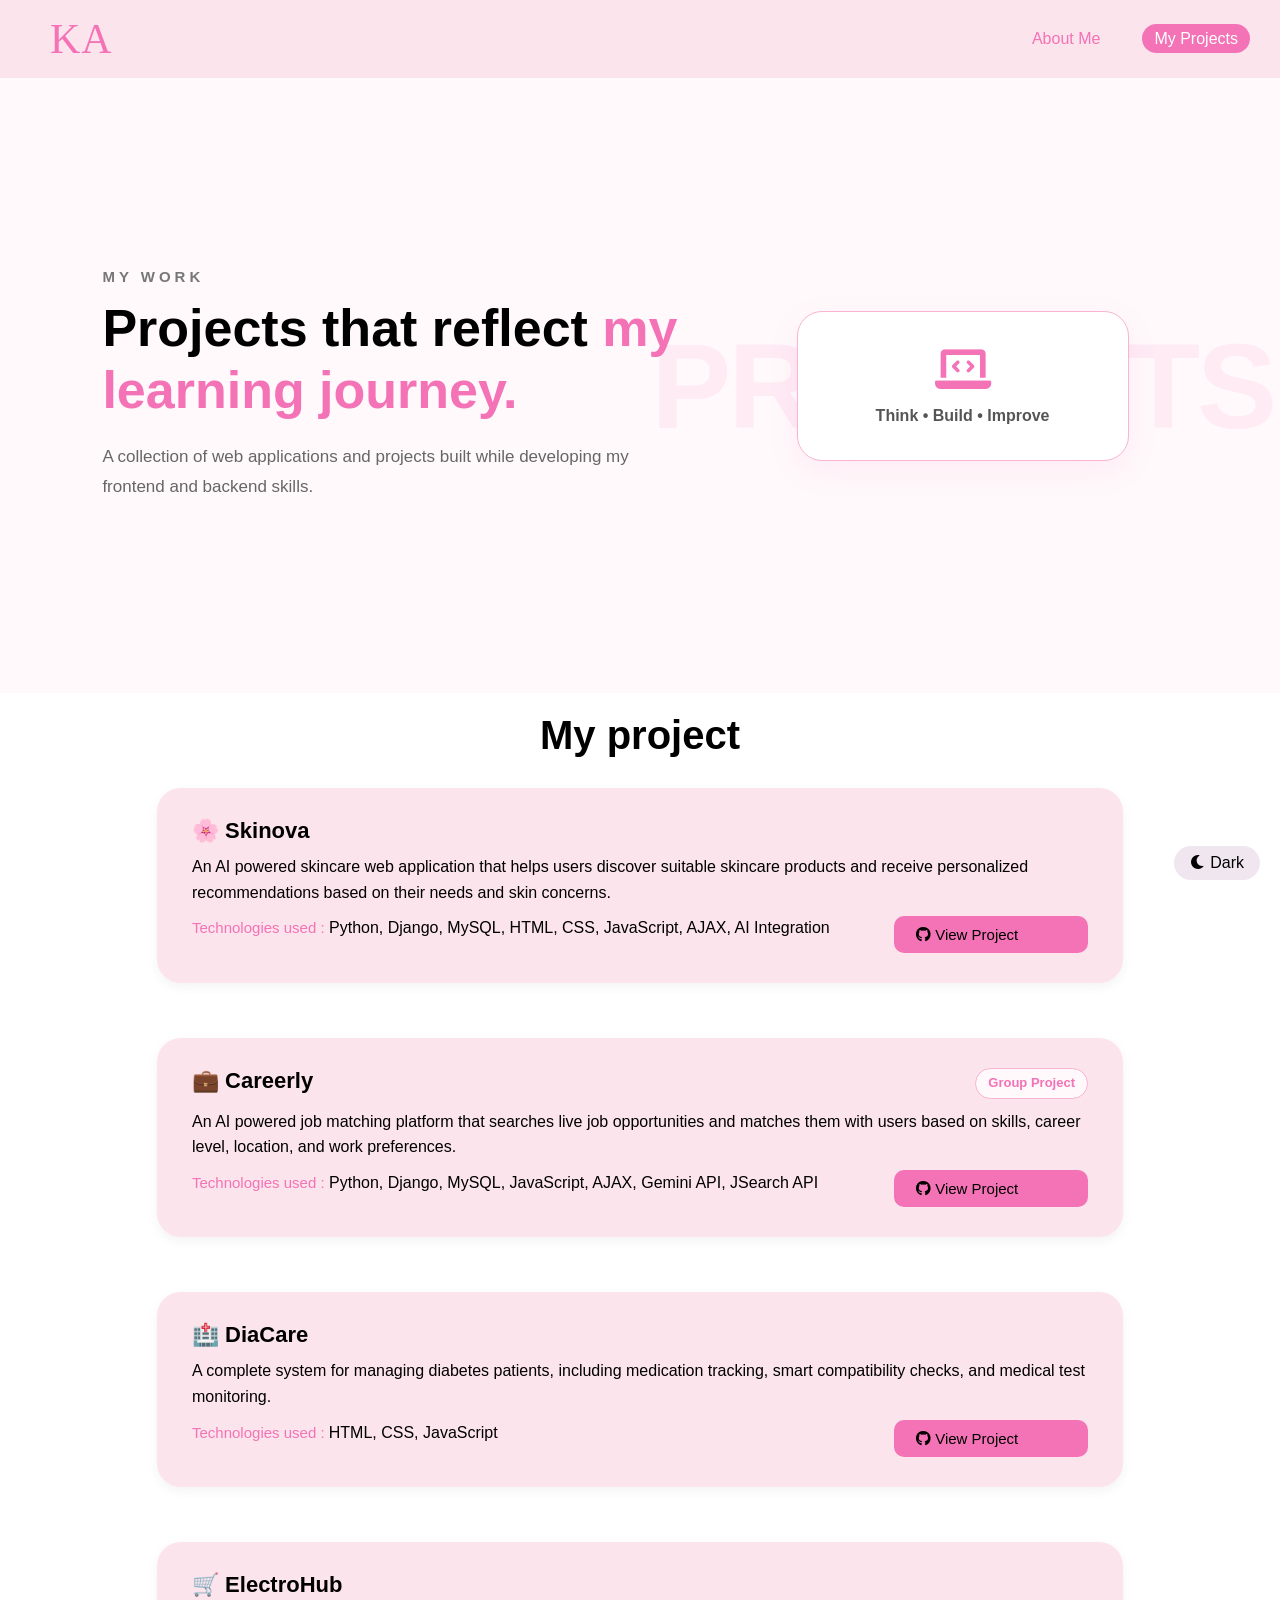
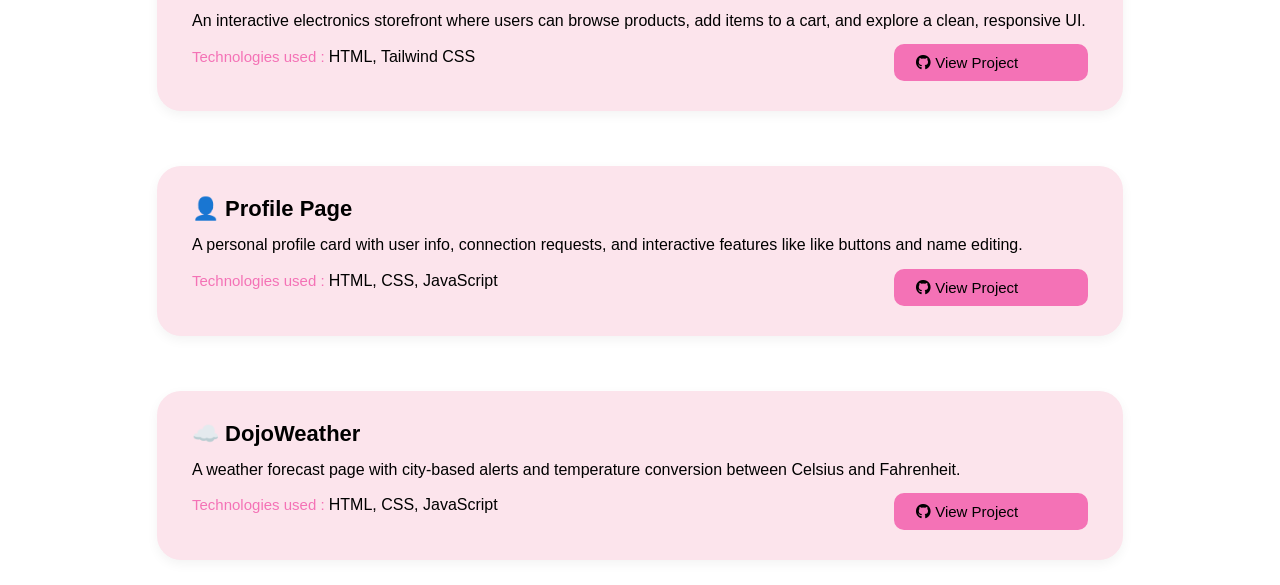
==== commit 78892b41: "Add a Careerly project" ====
--- a/projects.html
+++ b/projects.html
@@ -59,6 +59,26 @@
             </a>
 
         </div>
+
+        <!-- Careerly -->
+        <div class="project-card featured-project">
+            <div class="title">
+                <h3>💼 Careerly</h3>
+                <p class="project-type">Group Project</p>
+            </div>
+            <p>
+                An AI powered job matching platform that searches live job opportunities
+                and matches them with users based on skills, career level, location,
+                and work preferences.
+            </p>
+            <p>
+                <span class="tech-title">Technologies used :</span>
+                Python, Django, MySQL, JavaScript, AJAX, Gemini API, JSearch API
+            </p>
+            <a class="project-btn" href="https://github.com/wejhatim-tech/Careerly" target="_blank">
+                <i class="fab fa-github"></i> View Project
+            </a>
+        </div>
         <!-- project 1  -->
         <div class="project-card">
             <h3>🏥 DiaCare</h3>
--- a/style.css
+++ b/style.css
@@ -4,9 +4,7 @@
     font-family: 'Segoe UI', Tahoma, Geneva, Verdana, sans-serif;
 }
 
-/* ============================= */
-/* ===== DARK MODE ===== */
-/* ============================= */
+/*DARK MODE*/
 
 body.dark-mode {
     background-color: #121212;
@@ -14,7 +12,7 @@
 }
 
 
-/* ===== Navbar ===== */
+/*Navbar*/
 
 body.dark-mode .navbar {
     background-color: #1e1e2f;
@@ -36,7 +34,7 @@
 }
 
 
-/* ===== Hero ===== */
+/*Hero*/
 
 body.dark-mode .hero-label {
     color: #bdbdbd;
@@ -75,7 +73,7 @@
 }
 
 
-/* ===== Skills ===== */
+/*Skills*/
 
 body.dark-mode .skills-title p {
     color: #bdbdbd;
@@ -110,7 +108,7 @@
 }
 
 
-/* ===== Social ===== */
+/*Social*/
 
 body.dark-mode .social-btn {
     background-color: #1e1e2f;
@@ -124,7 +122,7 @@
 }
 
 
-/* ===== Projects Hero ===== */
+/*Projects Hero*/
 
 body.dark-mode .projects-hero {
     background-color: #181818;
@@ -152,7 +150,7 @@
 }
 
 
-/* ===== Project Cards ===== */
+/*Project Cards*/
 
 body.dark-mode .project-card {
     background-color: #1e1e2f;
@@ -175,7 +173,7 @@
 }
 
 
-/* ===== Theme Button ===== */
+/*Theme Button*/
 
 body.dark-mode .theme-toggle button {
     background-color: #1e1e2f;
@@ -183,7 +181,7 @@
     border: 1px solid #f472b6;
 }
 
-/* ===== Mode Switch Button ===== */
+/*Mode Switch Button*/
 .theme-toggle {
     position: fixed;
     bottom: 20px;
@@ -199,7 +197,7 @@
 }
 
 
-/* ===== navar ===== */
+/*navar*/
 .navbar {
     display: flex;
     justify-content: space-between;
@@ -244,7 +242,7 @@
     color: white;
 }
 
-/* ===== HERO SECTION ===== */
+/*HERO SECTION*/
 
 .hero-section {
     min-height: 85vh;
@@ -257,14 +255,14 @@
 }
 
 
-/* ===== LEFT SIDE ===== */
+/*LEFT SIDE*/
 
 .hero-content {
     width: 48%;
 }
 
 
-/* ===== Small Text ===== */
+/*Small Text*/
 
 .hero-label {
     font-size: 16px;
@@ -275,7 +273,7 @@
 }
 
 
-/* ===== Big Name ===== */
+/*Big Name*/
 
 .hero-big-name {
     font-size: 76px;
@@ -286,7 +284,7 @@
 }
 
 
-/* ===== Role ===== */
+/*Role*/
 
 .hero-role {
     font-size: 20px;
@@ -297,7 +295,7 @@
 }
 
 
-/* ===== Main Hero Text ===== */
+/*Main Hero Text*/
 
 .hero-content h2 {
     font-size: 30px;
@@ -307,7 +305,7 @@
 }
 
 
-/* ===== Description ===== */
+/*Description*/
 
 .hero-description {
     font-size: 17px;
@@ -317,7 +315,7 @@
 }
 
 
-/* ===== Buttons ===== */
+/*Buttons*/
 
 .hero-buttons {
     display: flex;
@@ -358,7 +356,7 @@
 }
 
 
-/* ===== RIGHT SIDE ===== */
+/*RIGHT SIDE*/
 
 .hero-image-area {
     width: 46%;
@@ -371,7 +369,7 @@
 }
 
 
-/* ===== PORTFOLIO BACKGROUND ===== */
+/*PORTFOLIO BACKGROUND*/
 
 .hero-bg-text {
     position: absolute;
@@ -387,7 +385,7 @@
 }
 
 
-/* ===== PHOTO CARD ===== */
+/*PHOTO CARD*/
 
 .photo-card {
     width: 430px;
@@ -401,7 +399,7 @@
 }
 
 
-/* ===== PHOTO ===== */
+/*PHOTO*/
 
 .hero-photo {
     width: 100%;
@@ -410,16 +408,15 @@
     border-radius: 24px;
     display: block;
 }
-/* ===== skills ===== */
-/* ===== Skills Section ===== */
-/* ===== Skills Section ===== */
+/*skills*/
+/*Skills Section*/
 
 .skills-section {
     padding: 70px 7%;
 }
 
 
-/* ===== Skills Title ===== */
+/*Skills Title*/
 
 .skills-title {
     text-align: center;
@@ -441,7 +438,7 @@
 }
 
 
-/* ===== Skills Grid ===== */
+/*Skills Grid*/
 .skills-grid {
     display: grid;
     grid-template-columns: repeat(2, 1fr);
@@ -451,7 +448,7 @@
 }
 
 
-/* ===== Skills Card ===== */
+/*Skills Card*/
 .skills-card {
     background-color: white;
     border: 1px solid #f8b4d0;
@@ -467,7 +464,7 @@
 }
 
 
-/* ===== Card Header ===== */
+/*Card Header*/
 .skills-card-header {
     display: flex;
     align-items: center;
@@ -487,7 +484,7 @@
 }
 
 
-/* ===== Icon ===== */
+/*Icon*/
 .skills-icon {
     min-width: 58px;
     height: 58px;
@@ -501,7 +498,7 @@
 }
 
 
-/* ===== Skill Tags ===== */
+/*Skill Tags*/
 .skills-tags {
     display: flex;
     flex-wrap: wrap;
@@ -519,7 +516,7 @@
 }
 
 
-/* ===== Always Learning ===== */
+/*Always Learning*/
 .learning-box {
     max-width: 1200px;
     margin: 35px auto 0;
@@ -555,7 +552,7 @@
     color: #555;
 }
 
-/* ===== social ===== */
+/*social*/
 
 .social {
     display: flex;
@@ -576,8 +573,8 @@
 }
 
 
-/* ===== project par ===== */
-/* ===== Projects Hero ===== */
+/*project par*/
+/*Projects Hero*/
 
 .projects-hero {
     min-height: 55vh;
@@ -594,7 +591,7 @@
 }
 
 
-/* ===== Left Side ===== */
+/*Left Side*/
 
 .projects-hero-text {
     width: 55%;
@@ -635,7 +632,7 @@
 }
 
 
-/* ===== Right Side ===== */
+/*Right Side*/
 
 .projects-hero-design {
     width: 40%;
@@ -650,7 +647,7 @@
 }
 
 
-/* ===== Background Word ===== */
+/*Background Word*/
 .projects-hero-design h2 {
     position: absolute;
     font-size: 120px;
@@ -661,7 +658,7 @@
 }
 
 
-/* ===== Small Card ===== */
+/*Small Card*/
 .projects-mini-card {
     position: relative;
     z-index: 2;
@@ -695,7 +692,7 @@
     width: 45%;
 }
 
-/* ===== project card ===== */
+/*project card*/
 .project-card {
     background-color: #fce4ec;
     padding: 30px 35px;
@@ -758,14 +755,35 @@
     font-size: 15px;
     color: #f472b6 ;
 }
-/* ============================= */
-/* ===== RESPONSIVE DESIGN ===== */
-/* ============================= */
+
+.title{
+    display: flex;
+    justify-content: space-between;
+}
+/*Project Type*/
+
+.project-type {
+    width: fit-content;
+    background-color: #fff9fb;
+    color: #f472b6;
+    border: 1px solid #f8b4d0;
+    padding: 4px 12px;
+    border-radius: 20px;
+    font-size: 13px !important;
+    font-weight: 600;
+}
+
+body.dark-mode .project-type {
+    background-color: #332333;
+    color: #f472b6;
+    border-color: #f472b6;
+}
+/*RESPONSIVE DESIGN*/
 
 @media (max-width: 768px) {
 
 
-    /* ===== Navbar ===== */
+    /*Navbar*/
 
     .navbar {
         padding: 12px 20px;
@@ -796,7 +814,7 @@
     }
 
 
-    /* ===== Hero ===== */
+    /*Hero*/
 
     .hero-section {
         min-height: auto;
@@ -851,7 +869,7 @@
     }
 
 
-    /* ===== Hero Image ===== */
+    /*Hero Image*/
 
     .hero-image-area {
         width: 100%;
@@ -880,7 +898,7 @@
     }
 
 
-    /* ===== Skills ===== */
+    /*Skills*/
 
     .skills-section {
         padding: 50px 5%;
@@ -931,7 +949,7 @@
     }
 
 
-    /* ===== Always Learning ===== */
+    /*Always Learning*/
 
     .learning-box {
         padding: 25px;
@@ -962,7 +980,7 @@
     }
 
 
-    /* ===== Social ===== */
+    /*Social*/
 
     .social {
         padding: 30px 5%;
@@ -979,7 +997,7 @@
     }
 
 
-    /* ===== Projects Hero ===== */
+    /*Projects Hero*/
 
     .projects-hero {
         min-height: auto;
@@ -1032,7 +1050,7 @@
     }
 
 
-    /* ===== Projects Cards ===== */
+    /*Projects Cards*/
 
     .container {
         width: 90%;
@@ -1081,7 +1099,7 @@
     }
 
 
-    /* ===== Theme Button ===== */
+    /*Theme Button*/
 
     .theme-toggle {
         bottom: 15px;
@@ -1095,4 +1113,4 @@
         padding: 7px 13px;
     }
 
-}x;+}
